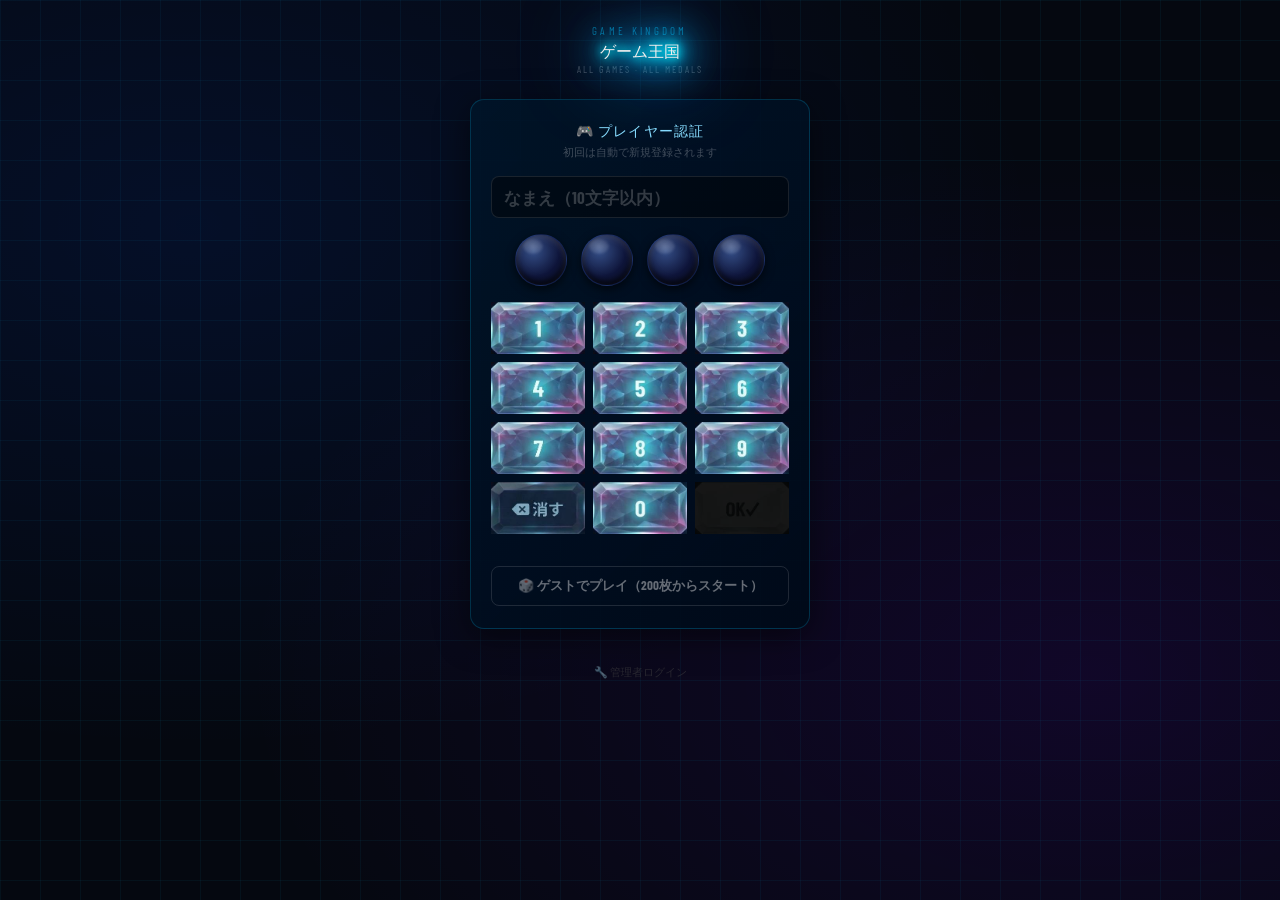
==== index.html @ 250d8903 "Update index.html" ====
<!DOCTYPE html>
<html lang="ja">
<head>
<meta charset="UTF-8">
<meta name="viewport" content="width=device-width,initial-scale=1,maximum-scale=1,user-scalable=no">
<title>ゲーム王国</title>
<link href="https://fonts.googleapis.com/css2?family=Russo+One&family=Barlow+Condensed:wght@700;900&family=Noto+Sans+JP:wght@400;700;900&family=Press+Start+2P&display=swap" rel="stylesheet">
<style>
*{box-sizing:border-box;margin:0;padding:0}
body{background:#050810;color:#eee;font-family:'Barlow Condensed',sans-serif;min-height:100vh;display:flex;flex-direction:column;align-items:center;min-height:100dvh;background-image:linear-gradient(rgba(0,200,255,.03) 1px,transparent 1px),linear-gradient(90deg,rgba(0,200,255,.03) 1px,transparent 1px),radial-gradient(ellipse at 20% 30%,rgba(0,100,255,.05) 0,transparent 60%),radial-gradient(ellipse at 80% 70%,rgba(120,0,255,.05) 0,transparent 60%);background-size:40px 40px,40px 40px,100% 100%,100% 100%}

/* ===== ログイン ===== */
#login{width:100%;max-width:380px;padding:24px 20px;display:flex;flex-direction:column;align-items:center}
.logo-en{font-size:11px;letter-spacing:.3em;color:rgba(0,200,255,.5);margin-bottom:4px}
.logo-jp{filter:drop-shadow(0 0 8px rgba(0,200,255,1)) drop-shadow(0 0 24px rgba(0,180,255,.9)) drop-shadow(0 0 48px rgba(0,150,255,.6));text-shadow:0 0 10px rgba(0,240,255,1),0 0 30px rgba(0,200,255,.9),0 0 60px rgba(0,150,255,.6),0 0 100px rgba(0,100,255,.3)}
.logo-sub{font-size:10px;color:rgba(255,255,255,.25);letter-spacing:.2em;margin-bottom:24px}
.box{width:100%;background:linear-gradient(135deg,rgba(0,20,40,.9),rgba(0,10,25,.95));border:1px solid rgba(0,200,255,.2);border-radius:14px;padding:22px 20px;box-shadow:0 8px 32px rgba(0,0,0,.5)}
.box-title{font-size:14px;color:#88ddff;letter-spacing:.08em;text-align:center;margin-bottom:4px}
.box-hint{font-size:11px;color:rgba(255,255,255,.25);text-align:center;margin-bottom:16px}
.nf{width:100%;background:rgba(0,0,0,.4);border:1px solid rgba(255,255,255,.1);border-radius:8px;padding:10px 12px;font-size:17px;font-weight:700;color:#fff;outline:none;margin-bottom:16px;font-family:'Barlow Condensed',sans-serif}
.nf::placeholder{color:rgba(255,255,255,.2)}
.nf:focus{border-color:rgba(0,200,255,.4)}
.dots{display:flex;justify-content:center;gap:14px;margin-bottom:16px}.dot{width:52px;height:52px;border-radius:50%;background:radial-gradient(circle at 35% 35%,rgba(40,60,110,.95),rgba(8,12,30,.98));border:1.5px solid rgba(60,100,180,.3);box-shadow:inset 0 2px 5px rgba(255,255,255,.12),inset 0 -2px 5px rgba(0,0,0,.7),0 2px 10px rgba(0,0,0,.6),0 0 0 1px rgba(0,80,180,.08);display:flex;align-items:center;justify-content:center;font-size:20px;font-weight:900;color:transparent;transition:all .25s ease;position:relative;overflow:hidden}.dot::before{content:'';position:absolute;top:8%;left:15%;width:38%;height:28%;background:linear-gradient(135deg,rgba(255,255,255,.2),rgba(255,255,255,.03));border-radius:50%;filter:blur(1.5px)}.dot.on{background:radial-gradient(circle at 35% 35%,rgba(0,160,255,.65),rgba(0,60,180,.92));border-color:rgba(0,210,255,.85);box-shadow:inset 0 2px 8px rgba(0,220,255,.35),inset 0 -2px 5px rgba(0,0,0,.3),0 0 18px rgba(0,200,255,.95),0 0 36px rgba(0,150,255,.65),0 0 54px rgba(0,100,255,.35),0 0 0 1.5px rgba(0,200,255,.55)}
.pb:active{transform:scale(.94)}
.pb.del{font-size:14px;color:rgba(255,255,255,.5)}
@keyframes okGlow{0%,100%{box-shadow:0 0 20px rgba(0,220,255,1),0 0 40px rgba(0,180,255,.85),0 0 80px rgba(0,150,255,.5);filter:brightness(1.25)}50%{box-shadow:0 0 30px rgba(0,240,255,1),0 0 60px rgba(0,200,255,1),0 0 100px rgba(0,150,255,.7),0 0 140px rgba(0,100,255,.35);filter:brightness(1.65) drop-shadow(0 0 18px rgba(0,230,255,.9))}}.pb.ok{background:linear-gradient(135deg,#0088cc,#0055aa);font-size:16px;box-shadow:0 3px 0 #003366;transition:opacity .2s}.pb.ok[disabled]{opacity:.4;pointer-events:none;filter:grayscale(.4);animation:none !important}.pb.ok:not([disabled]){animation:okGlow .9s ease infinite;background:linear-gradient(135deg,#00ccff,#0055ee)}
.pb.ok:active{transform:translateY(2px);box-shadow:0 1px 0 #003366}
.pb.ok:disabled{background:rgba(40,50,70,.6);color:rgba(255,255,255,.25);box-shadow:none;cursor:not-allowed}
.lmsg{text-align:center;font-size:12px;font-weight:700;min-height:20px;color:#aaa}
.lmsg.err{color:#ff6666}.lmsg.ok{color:#44ff88}
.gbtn{width:100%;padding:10px;margin-top:12px;border:1px solid rgba(255,255,255,.12);border-radius:8px;background:transparent;cursor:pointer;font-size:13px;font-weight:700;color:rgba(255,255,255,.4);font-family:'Barlow Condensed',sans-serif}
.gbtn:hover{color:rgba(255,255,255,.7);border-color:rgba(255,255,255,.3)}

/* ===== ロビー ===== */
#lobby{display:none;width:100%;max-width:420px;flex-direction:column}

/* ヘッダー */
.hdr{padding:12px 16px;background:rgba(0,0,0,.5);border-bottom:1px solid rgba(0,200,255,.12);display:flex;align-items:center;gap:12px}
.avatar{width:40px;height:40px;border-radius:50%;background:linear-gradient(135deg,#0088cc,#005588);border:2px solid rgba(0,200,255,.4);display:flex;align-items:center;justify-content:center;font-size:18px;font-weight:900;color:#fff;flex-shrink:0;text-transform:uppercase}
.hdr-info{flex:1}
.hdr-name{font-size:15px;font-weight:700;color:#fff}
.hdr-medals{font-family:'Press Start 2P',monospace;font-size:12px;color:#ffcc00}
.lout{background:none;border:1px solid rgba(255,255,255,.15);border-radius:5px;color:rgba(255,255,255,.4);font-size:10px;font-family:'Barlow Condensed',sans-serif;font-weight:700;padding:4px 10px;cursor:pointer;flex-shrink:0}

/* デイリーボーナス */
.bonus-bar{margin:12px 16px 0;background:linear-gradient(135deg,rgba(255,180,0,.12),rgba(255,120,0,.08));border:1px solid rgba(255,180,0,.3);border-radius:10px;padding:10px 14px;display:flex;align-items:center;gap:10px;cursor:pointer;transition:.2s}
.bonus-bar:hover{border-color:rgba(255,180,0,.6);background:linear-gradient(135deg,rgba(255,180,0,.2),rgba(255,120,0,.12))}
.bonus-bar.got{cursor:default;opacity:.5}
.bonus-icon{font-size:24px;flex-shrink:0}
.bonus-info{flex:1}
.bonus-title{font-size:14px;font-weight:700;color:#ffcc44;letter-spacing:.05em}
.bonus-sub{font-size:11px;color:rgba(255,200,100,.6)}
.bonus-badge{background:linear-gradient(135deg,#ff8800,#cc5500);color:#fff;font-size:11px;font-weight:700;padding:4px 10px;border-radius:6px;white-space:nowrap;flex-shrink:0}
.bonus-badge.done{background:rgba(255,255,255,.1);color:rgba(255,255,255,.3)}

/* ゲームリスト */
.lobby-body{padding:12px 16px 16px}
.glbl{font-size:10px;color:rgba(255,255,255,.25);letter-spacing:.3em;text-align:center;margin-bottom:10px}
.card{display:block;text-decoration:none;background:linear-gradient(135deg,rgba(0,20,40,.9),rgba(0,10,25,.95));border:1px solid rgba(255,255,255,.08);border-radius:14px;overflow:hidden;margin-bottom:12px;position:relative;transition:all .2s}
.card:hover{border-color:rgba(0,200,255,.3);transform:translateY(-2px);box-shadow:0 8px 24px rgba(0,0,0,.4)}
.card:active{transform:none}.icon-edit-btn{position:absolute;top:6px;right:6px;z-index:10;background:rgba(0,0,0,.7);border:1px solid rgba(255,255,255,.3);color:#fff;border-radius:6px;padding:4px 8px;font-size:11px;cursor:pointer;opacity:0;transition:.2s;-webkit-tap-highlight-color:transparent}.card:hover .icon-edit-btn,.card:active .icon-edit-btn{opacity:1}
.banner{height:140px;display:flex;align-items:center;justify-content:center;font-size:64px;letter-spacing:4px;position:relative;overflow:hidden}.banner img.custom-icon{width:100%;height:100%;object-fit:cover;position:absolute;inset:0}.banner .emoji-wrap{position:relative;z-index:1}
.banner.sl{background:linear-gradient(135deg,#003355,#001a33);border-bottom:2px solid #0099bb}
.banner.jk{background:linear-gradient(135deg,#1a0033,#0d001a);border-bottom:2px solid #8800cc}
.banner.pk{background:linear-gradient(135deg,#001a00,#000d00);border-bottom:2px solid #00aa44}
.cinfo{padding:12px 14px}
.cname{font-family:'Russo One',sans-serif;font-size:16px;color:#fff;margin-bottom:3px}
.cname small{font-family:'Noto Sans JP',sans-serif;font-size:11px;color:rgba(255,255,255,.4);font-weight:400;margin-left:8px}
.cdesc{font-size:12px;color:rgba(255,255,255,.35)}
.badge{position:absolute;top:10px;right:10px;padding:3px 8px;border-radius:4px;font-size:10px;font-weight:700}
.bnew{background:rgba(255,80,80,.8);color:#fff}
.bhot{background:rgba(255,150,0,.8);color:#fff}
.foot{padding:12px;text-align:center;font-size:10px;color:rgba(255,255,255,.12)}

/* トースト */
.toast{position:fixed;bottom:60px;left:50%;transform:translateX(-50%);background:rgba(0,0,0,.9);border:1px solid rgba(255,255,255,.15);border-radius:8px;padding:8px 16px;font-size:13px;font-weight:700;color:#fff;pointer-events:none;z-index:999;opacity:0;transition:opacity .3s;white-space:nowrap}
.toast.show{opacity:1}

.ranking-section{padding:0 12px 16px;display:flex;flex-direction:column;gap:12px}
.rank-section-title{font-family:'Oswald',sans-serif;font-size:18px;font-weight:700;color:#FFD700;text-align:center;padding:10px 0;border-bottom:1px solid rgba(255,215,0,.3);margin-bottom:4px}
.rank-block{background:rgba(0,0,0,.35);border:1px solid rgba(0,200,60,.25);border-radius:12px;padding:12px}
.rank-block-title{font-family:'Oswald',sans-serif;font-size:15px;font-weight:700;color:#00FF41;margin-bottom:8px;padding-bottom:6px;border-bottom:1px solid rgba(0,200,60,.2)}
.rank-list{display:flex;flex-direction:column;gap:4px;font-size:14px}
.rank-row{display:flex;align-items:center;gap:8px;padding:5px 4px;border-bottom:1px solid rgba(255,255,255,.05)}
.rank-row:last-child{border:none}
.rank-pos{font-family:'Oswald',sans-serif;font-size:16px;font-weight:700;color:#FFD700;min-width:24px}
.rank-name{flex:1;color:#ccc}
.rank-score{font-family:'Oswald',sans-serif;font-size:16px;font-weight:700;color:#00FF41}
.pb-ok[disabled]{opacity:.45 !important;pointer-events:none !important;filter:none !important;animation:none !important}
.pb-ok[disabled]{opacity:.45 !important;pointer-events:none !important;filter:none !important;animation:none !important}

/* ===== UI UPGRADE v6 ===== */
.pb{height:52px !important;width:100% !important}
body{background-image:linear-gradient(rgba(0,200,255,.05) 1px,transparent 1px),linear-gradient(90deg,rgba(0,200,255,.05) 1px,transparent 1px),radial-gradient(ellipse at 15% 25%,rgba(0,80,255,.10) 0,transparent 55%),radial-gradient(ellipse at 85% 75%,rgba(120,0,255,.10) 0,transparent 55%) !important;background-size:40px 40px,40px 40px,100% 100%,100% 100% !important;background-color:#050810 !important}
.dot{width:52px !important;height:52px !important;border-radius:50% !important;position:relative !important;overflow:hidden !important;background:radial-gradient(circle at 35% 32%,rgba(70,100,170,.75) 0%,rgba(15,22,60,.96) 55%,rgba(4,6,18,1) 100%) !important;border:1.5px solid rgba(50,90,190,.22) !important;box-shadow:inset 0 3px 6px rgba(255,255,255,.13),inset 0 -3px 6px rgba(0,0,0,.78),0 3px 10px rgba(0,0,0,.65) !important;transition:all .3s ease !important;display:flex !important;align-items:center !important;justify-content:center !important}
.dot::before{content:"" !important;position:absolute !important;top:7% !important;left:13% !important;width:40% !important;height:30% !important;background:radial-gradient(ellipse,rgba(255,255,255,.26) 0%,rgba(255,255,255,.02) 100%) !important;border-radius:50% !important;filter:blur(1px) !important;pointer-events:none !important}
@keyframes dotGlowV6{0%,100%{box-shadow:inset 0 3px 8px rgba(0,240,255,.38),inset 0 -3px 6px rgba(0,0,0,.38),0 0 18px rgba(0,200,255,1),0 0 36px rgba(0,160,255,.80),0 0 54px rgba(0,120,255,.50),0 0 0 2px rgba(0,220,255,.58)}50%{box-shadow:inset 0 3px 10px rgba(0,240,255,.52),inset 0 -3px 6px rgba(0,0,0,.32),0 0 26px rgba(0,220,255,1),0 0 52px rgba(0,180,255,.90),0 0 78px rgba(0,140,255,.60),0 0 0 2.5px rgba(0,240,255,.78)}}
.dot.on{background:radial-gradient(circle at 35% 32%,rgba(0,195,255,.82) 0%,rgba(0,75,215,.92) 50%,rgba(0,25,115,.97) 100%) !important;border-color:rgba(0,215,255,.92) !important;animation:dotGlowV6 .9s ease infinite !important}
.logo-jp{filter:drop-shadow(0 0 6px rgba(0,220,255,1)) drop-shadow(0 0 18px rgba(0,180,255,.95)) drop-shadow(0 0 36px rgba(0,150,255,.75)) !important;text-shadow:0 0 8px rgba(0,255,255,1),0 0 20px rgba(0,220,255,.95),0 0 40px rgba(0,180,255,.8),0 0 70px rgba(0,150,255,.55) !important}
@keyframes okV6{0%,100%{filter:brightness(1.2) drop-shadow(0 0 12px rgba(0,230,255,.9));box-shadow:0 0 20px rgba(0,220,255,1),0 0 40px rgba(0,180,255,.85),0 0 80px rgba(0,150,255,.55)}50%{filter:brightness(1.65) drop-shadow(0 0 22px rgba(0,240,255,1));box-shadow:0 0 30px rgba(0,240,255,1),0 0 60px rgba(0,200,255,1),0 0 100px rgba(0,160,255,.75),0 0 150px rgba(0,120,255,.45)}}
.pb-ok:not([disabled]){animation:okV6 1.1s ease infinite !important}
.pb-ok[disabled]{opacity:.28 !important;pointer-events:none !important;filter:grayscale(.7) brightness(.45) !important;animation:none !important;box-shadow:none !important}

/* FIX WIDTH */
.pb{width:100% !important;min-width:0 !important}
.pad{display:grid !important;grid-template-columns:repeat(3,1fr) !important;gap:8px !important}
</style>
<link rel="stylesheet" href="btn_sprites.css"><link rel="stylesheet" href="btn_sprites.css">
</head>
<body>

<!-- ログイン -->
<div id="login">
  <div class="logo-en">GAME KINGDOM</div>
  <div class="logo-jp">ゲーム王国</div>
  <div class="logo-sub">ALL GAMES · ALL MEDALS</div>
  <div class="box">
    <div class="box-title">🎮 プレイヤー認証</div>
    <div class="box-hint">初回は自動で新規登録されます</div>
    <input class="nf" type="text" id="nf" placeholder="なまえ（10文字以内）" maxlength="10" autocomplete="off">
    <div class="dots">
      <div class="dot" id="d0"></div>
      <div class="dot" id="d1"></div>
      <div class="dot" id="d2"></div>
      <div class="dot" id="d3"></div>
    </div>
    <div class="pad">
      <button class="pb pb-1" onclick="pi('1')"><span>1</span></button>
      <button class="pb pb-2" onclick="pi('2')"><span>2</span></button>
      <button class="pb pb-3" onclick="pi('3')"><span>3</span></button>
      <button class="pb pb-4" onclick="pi('4')"><span>4</span></button>
      <button class="pb pb-5" onclick="pi('5')"><span>5</span></button>
      <button class="pb pb-6" onclick="pi('6')"><span>6</span></button>
      <button class="pb pb-7" onclick="pi('7')"><span>7</span></button>
      <button class="pb pb-8" onclick="pi('8')"><span>8</span></button>
      <button class="pb pb-9" onclick="pi('9')"><span>9</span></button>
      <button class="pb pb-del" onclick="pd()"><svg xmlns="http://www.w3.org/2000/svg" viewBox="0 0 24 24" width="22" height="22"><path fill="rgba(255,255,255,.7)" d="M22 3H7c-.69 0-1.23.35-1.59.88L0 12l5.41 8.11c.36.53.9.89 1.59.89h15c1.1 0 2-.9 2-2V5c0-1.1-.9-2-2-2zm-3.59 12.59L16.17 17l-4.17-4.17-4.17 4.17-1.42-1.41 4.17-4.18-4.17-4.17 1.42-1.41 4.17 4.17 4.17-4.17 1.42 1.41-4.17 4.17 4.17 4.18z"/></svg></button>
      <button class="pb pb-0" onclick="pi('0')"><span>0</span></button>
      <button class="pb pb-ok" id="ok" onclick="doLogin()" disabled>OK✓</button>
    </div>
    <div class="lmsg" id="lmsg"></div>
    <button class="gbtn" onclick="guest()">🎲 ゲストでプレイ（200枚からスタート）</button>
  </div>
</div>

<!-- ロビー -->
<div id="lobby">
  <div class="hdr">
    <div class="avatar" id="avatar">?</div>
    <div class="hdr-info">
      <div class="hdr-name" id="uname">--</div>
      <div class="hdr-medals" id="mc">00000</div>
    </div>
    <button class="lout" onclick="doLogout()">ログアウト</button>
  </div>

  <!-- デイリーボーナス -->
  <div class="bonus-bar" id="bonusBar" onclick="claimBonus()">
    <div class="bonus-icon">🎁</div>
    <div class="bonus-info">
      <div class="bonus-title">デイリーボーナス</div>
      <div class="bonus-sub" id="bonusSub">タップして50枚もらおう！</div>
    </div>
    <div class="bonus-badge" id="bonusBadge">+50枚</div>
  </div>

  <div class="lobby-body">
    <div class="glbl">▶ SELECT GAME ◀</div>

    <a class="card" href="slot.html" onclick="go(event,'slot.html')">
      <div class="banner sl" id="banner-slot"><button class="icon-edit-btn" onclick="editIcon('slot',event)">📷 変更</button><span class="emoji-wrap">🎰🌴🌺</span></div>
      <div class="cinfo">
        <div class="cname">OKI FEVER SLOT <small>沖縄スロット</small></div>
        <div class="cdesc">天国モード・ドキドキモード搭載。6段階設定でハラハラドキドキ！</div>
      </div>
    </a>

    <a class="card" href="janken-fever.html" onclick="go(event,'janken-fever.html')">
      <div class="banner jk" id="banner-jk"><button class="icon-edit-btn" onclick="editIcon('jk',event)">📷 変更</button><span class="emoji-wrap">✊✌🖐</span></div>
      <div class="cinfo">
        <div class="cname">グーチョキパー FEVER <small>じゃんけんゲーム</small></div>
        <div class="cdesc">早出しバトル！連勝でFEVER突入。メダルを増やせ！</div>
      </div>
    </a>

    <a class="card" href="poker_fever.html" onclick="go(event,'poker_fever.html')">
      <div class="banner pk" id="banner-poker"><button class="icon-edit-btn" onclick="editIcon('poker',event)">📷 変更</button><span class="emoji-wrap">🃏♠🃏</span></div>
      <div class="cinfo">
        <div class="cname">ポーカーFEVER <small>7's WILD PLUS</small></div>
        <div class="cdesc">53枚デッキ＋ジョーカーのビデオポーカー。役を揃えてダブルアップ勝負！</div>
      </div>
    </a>

    <a class="card" href="quiz_fever.html" onclick="go(event,'quiz_fever.html')">
      <div class="banner" id="banner-quiz" style="background:linear-gradient(135deg,#1a0840,#3d1380);font-size:2em"><span class="emoji-wrap">🧙❓📚</span></div>
      <div class="cinfo">
        <div class="cname">クイズ魔道学院FEVER <small>早押しクイズ対戦</small></div>
        <div class="cdesc">キーワード検索で問題を無限生成！CPU相手に早押し対決！</div>
      </div>
    </a>
  
  <!-- ランキング -->
  <div class="ranking-section" id="rankingSection">
    <div class="rank-section-title">🏆 ゲーム別ランキング</div>
    <div class="rank-block">
      <div class="rank-block-title">🧙 クイズ FEVER <span style="font-size:11px;color:#aaa">(正解数ハイスコア)</span></div>
      <div class="rank-list" id="rank-quiz">読み込み中...</div>
    </div>
    <div class="rank-block">
      <div class="rank-block-title">🏴 ポーカー FEVER <span style="font-size:11px;color:#aaa">(獲得メダルハイスコア)</span></div>
      <div class="rank-list" id="rank-poker">読み込み中...</div>
    </div>
    <div class="rank-block">
      <div class="rank-block-title">✊ グーチョキパー FEVER <span style="font-size:11px;color:#aaa">(獲得メダルハイスコア)</span></div>
      <div class="rank-list" id="rank-janken">読み込み中...</div>
    </div>
  </div>

  </div>
  <div class="foot">© 2025 百式ゲーム王国 · メダルはゲーム間で共通</div>
</div>

<div class="toast" id="toast"></div>

<script>
var user=null;

function loadRankings(){
var SBU='https://gtzfcoiowdnyjvwikxku.supabase.co',SBK='eyJhbGciOiJIUzI1NiIsInR5cCI6IkpXVCJ9.eyJpc3MiOiJzdXBhYmFzZSIsInJlZiI6Imd0emZjb2lvd2RueWp2d2lreGt1Iiwicm9sZSI6ImFub24iLCJpYXQiOjE3NzQ1ODk3MTksImV4cCI6MjA5MDE2NTcxOX0.aET6tP6-JUyRuwFOrPa-xn0RofVX4o3gRCPBm13Dbvg';
var H={'apikey':SBK,'Authorization':'Bearer '+SBK};
var medals=['🥇','🥈','🥉'];
function best(d,nk,sk){var b={};(d||[]).forEach(function(r){var n=r[nk]||'?',v=r[sk]||0;if(!b[n]||v>b[n])b[n]=v;});return Object.entries(b).map(function(e){return{name:e[0],score:e[1]};}).sort(function(a,b){return b.score-a.score;});}
function noData(id){var el=document.getElementById(id);if(el)el.innerHTML='<div style="color:#888;padding:8px;font-size:13px">まだ記録がありません</div>';}
function render(id,rows,label){var el=document.getElementById(id);if(!el)return;if(!rows||!rows.length){noData(id);return;}el.innerHTML=rows.slice(0,10).map(function(r,i){var b=i<3?medals[i]:'<span style="font-size:13px;color:#aaa">'+(i+1)+'</span>';return '<div class="rank-row"><span class="rank-pos">'+b+'</span><span class="rank-name">'+String(r.name).slice(0,10)+'</span><span class="rank-score">'+r.score.toLocaleString()+label+'</span></div>';}).join('');}
fetch(SBU+'/rest/v1/quiz_fever_scores?select=player_name,correct&limit=500',{headers:H}).then(function(r){return r.json();}).then(function(d){render('rank-quiz',best(d,'player_name','correct'),'問');}).catch(function(){noData('rank-quiz');});
fetch(SBU+'/rest/v1/poker_scores?select=player_name,medal_won&limit=500',{headers:H}).then(function(r){return r.json();}).then(function(d){render('rank-poker',best(d,'player_name','medal_won'),'枚');}).catch(function(){noData('rank-poker');});
fetch(SBU+'/rest/v1/rankings?select=name,score&game=eq.janken&limit=500',{headers:H}).then(function(r){return r.json();}).then(function(d){render('rank-janken',best(d,'name','score'),'枚');}).catch(function(){noData('rank-janken');});
}
function openLobby(){loadRankings();
  document.getElementById('login').style.display='none';
  document.getElementById('lobby').style.display='flex';
  var n=user.name||'GUEST';
  document.getElementById('uname').textContent=n;
  document.getElementById('avatar').textContent=n==='GUEST'?'🎲':n.charAt(0).toUpperCase();
  document.getElementById('mc').textContent='🪙 '+String(user.medals||0).padStart(5,'0');
  checkBonus();
}
function openLogin(){
  document.getElementById('login').style.display='flex';
  document.getElementById('lobby').style.display='none';
}

// PIN
var pin='';
function pi(n){if(pin.length>=4)return;pin+=n;upd();if(pin.length===4)document.getElementById('ok').disabled=false;}
function pd(){pin=pin.slice(0,-1);upd();document.getElementById('ok').disabled=true;}
function upd(){const n=pin.length;for(let i=0;i<4;i++){const d=document.getElementById('d'+i);if(i<n){if(!d.classList.contains('on')){d.classList.add('on');d.style.animation='none';requestAnimationFrame(()=>{requestAnimationFrame(()=>{d.style.animation='dotPop .35s cubic-bezier(.36,2,.6,1) forwards';});});}}else{d.classList.remove('on');d.style.animation='none';}}document.getElementById('ok').disabled=n<4;}

// ゲームへ
function go(e,href){e.preventDefault();save();location.href=href;}

// ページ戻り時
window.addEventListener('pageshow',function(){
  try{
    var s=JSON.parse(localStorage.getItem('hkg_user')||'null');
    if(s&&user&&s.name===user.name){
      user=s;
      document.getElementById('mc').textContent='🪙 '+String(user.medals||0).padStart(5,'0');
    }
  }catch(e){}
});

// ===== デイリーボーナス =====
function checkBonus(){
  var today=new Date().toDateString();
  var lastBonus=localStorage.getItem('hkg_daily_bonus');
  var bar=document.getElementById('bonusBar');
  var badge=document.getElementById('bonusBadge');
  var sub=document.getElementById('bonusSub');
  if(lastBonus===today){
    bar.classList.add('got');
    badge.classList.add('done');
    badge.textContent='受取済';
    sub.textContent='また明日来てね！';
  }else{
    bar.classList.remove('got');
    badge.classList.remove('done');
    badge.textContent='+50枚';
    sub.textContent='タップして50枚もらおう！';
  }
}

function claimBonus(){
  var today=new Date().toDateString();
  var lastBonus=localStorage.getItem('hkg_daily_bonus');
  if(lastBonus===today){toast('今日はもう受け取り済みです！');return;}
  user.medals=(user.medals||0)+50;
  save();
  localStorage.setItem('hkg_daily_bonus',today);
  document.getElementById('mc').textContent='🪙 '+String(user.medals).padStart(5,'0');
  checkBonus();
  toast('🎁 デイリーボーナス +50枚！');
}

// ===== DB =====
function getDB(){try{return JSON.parse(localStorage.getItem('hkg_db')||'{}');}catch(e){return {};}}
function saveDB(db){try{localStorage.setItem('hkg_db',JSON.stringify(db));}catch(e){}}
function save(){
  try{localStorage.setItem('hkg_user',JSON.stringify(user));}catch(e){}
  if(user&&user.name&&user.name!=='GUEST'){
    var db=getDB();if(db[user.name])db[user.name].medals=user.medals;saveDB(db);
  }
}
function msg(t,c){var e=document.getElementById('lmsg');e.textContent=t;e.className='lmsg'+(c?' '+c:'');}
var _tt;
function toast(m){clearTimeout(_tt);var t=document.getElementById('toast');t.textContent=m;t.classList.add('show');_tt=setTimeout(function(){t.classList.remove('show');},2500);}

// ══ アイコンカスタマイズ ══
const ICON_KEYS = {slot:'lobby_icon_slot',jk:'lobby_icon_jk',poker:'lobby_icon_poker',quiz:'lobby_icon_quiz'};
function loadCustomIcons() {
  Object.entries(ICON_KEYS).forEach(([id, key]) => {
    const img = localStorage.getItem(key);
    if(img) applyIcon(id, img);
  });
}
function applyIcon(id, dataUrl) {
  const banner = document.getElementById('banner-'+id);
  if(!banner) return;
  let imgEl = banner.querySelector('img.custom-icon');
  if(!imgEl) { imgEl = document.createElement('img'); imgEl.className='custom-icon'; banner.prepend(imgEl); }
  imgEl.src = dataUrl;
}
function editIcon(id, e) {
  e.preventDefault(); e.stopPropagation();
  const inp = document.createElement('input');
  inp.type = 'file'; inp.accept = 'image/*';
  inp.onchange = ev => {
    const file = ev.target.files[0]; if(!file) return;
    const reader = new FileReader();
    reader.onload = re => {
      const dataUrl = re.result;
      localStorage.setItem(ICON_KEYS[id], dataUrl);
      applyIcon(id, dataUrl);
    };
    reader.readAsDataURL(file);
  };
  inp.click();
}
function resetIcon(id) {
  localStorage.removeItem(ICON_KEYS[id]);
  const banner = document.getElementById('banner-'+id);
  if(!banner) return;
  const imgEl = banner.querySelector('img.custom-icon');
  if(imgEl) imgEl.remove();
}
// 長押しでリセット
document.addEventListener('DOMContentLoaded', () => {
  loadCustomIcons();
  Object.keys(ICON_KEYS).forEach(id => {
    const banner = document.getElementById('banner-'+id);
    if(!banner) return;
    let pressTimer;
    banner.addEventListener('touchstart', () => { pressTimer = setTimeout(() => { if(confirm(id+'のアイコンをリセットしますか？')) resetIcon(id); }, 800); });
    banner.addEventListener('touchend', () => clearTimeout(pressTimer));
  });
});

async function doLogin(){
  const name=document.getElementById('nf').value.trim();
  if(!name){msg('なまえを入力してください','err');return;}
  if(pin.length<4){msg('4桁のPINを入力してください','err');return;}
  msg('認証中...','');

  // Supabaseからname+pinで検索
  try{
    const res=await fetch(`${SB}/rest/v1/game_users?name=eq.${encodeURIComponent(name)}&pin=eq.${pin}`,{headers:SH});
    const data=await res.json();
    if(data&&data.length>0){
      // 既存ユーザー
      user={id:data[0].id,name:data[0].name,medals:data[0].medals,pin};
      msg('ログイン成功！','ok');
      save();
      setTimeout(openLobby,500);
    }else{
      // 新規 or PIN違い → nameだけで検索
      const res2=await fetch(`${SB}/rest/v1/game_users?name=eq.${encodeURIComponent(name)}`,{headers:SH});
      const data2=await res2.json();
      if(data2&&data2.length>0){
        msg('PINが違います','err');
      }else{
        // 新規登録
        await createUser(name,pin);
      }
    }
  }catch(e){
    // Supabase失敗 → ローカルのみで動作
    user={id:null,name,medals:200,pin};
    save();
    setTimeout(openLobby,300);
  }
}

async function doLogout(){
  // Supabaseにメダルを保存してからログアウト
  const u=JSON.parse(localStorage.getItem('hkg_user')||'{}');
  if(u.name&&u.name!=='GUEST'&&u.medals!==undefined){
    const SBU='https://gtzfcoiowdnyjvwikxku.supabase.co';
    const SBK=document.querySelector('script').textContent.match(/SBK='([^']+)'/)?.[1]||'';
    if(SBK){
      const headers={'apikey':SBK,'Authorization':'Bearer '+SBK,'Content-Type':'application/json'};
      try{
        if(u.id){
          await fetch(SBU+'/rest/v1/game_users?id=eq.'+u.id,{method:'PATCH',headers,body:JSON.stringify({medals:u.medals})});
        } else {
          const rows=await fetch(SBU+'/rest/v1/game_users?name=eq.'+encodeURIComponent(u.name),{headers}).then(r=>r.json());
          if(rows&&rows[0]) await fetch(SBU+'/rest/v1/game_users?id=eq.'+rows[0].id,{method:'PATCH',headers,body:JSON.stringify({medals:u.medals})});
        }
      }catch(e){}
    }
  }
  localStorage.removeItem('hkg_user');
  openLogin();
}

</script>
<footer style="text-align:center;padding:12px;font-size:11px"><a href="admin.html" style="color:#444;text-decoration:none;opacity:0.5">🔧 管理者ログイン</a></footer>
</body>
</html>
---- btn_sprites.css ----
/* Crystal Button Sprites - 百式ゲーム王国 */
.pb:hover{filter:brightness(1.4) drop-shadow(0 0 12px rgba(100,220,255,.9)) drop-shadow(0 0 24px rgba(80,180,255,.6));transition:filter .2s}
.pb{background-size:100% 100% !important;background-repeat:no-repeat;border:none !important;box-shadow:none !important;background-color:transparent !important;transition:filter .12s,transform .12s;color:transparent !important}
.pb:active{transform:scale(.86) !important;filter:brightness(2.4) drop-shadow(0 0 18px rgba(100,220,255,1)) drop-shadow(0 0 36px rgba(80,180,255,1)) drop-shadow(0 0 54px rgba(60,140,255,.9)) !important;transition:filter .04s,transform .04s}
.pb span,.pb svg{display:none !important}
.pb.ok span,.pb.del span{display:none}
.pb-1{background-image:url("[data-uri]")}
.pb-2{background-image:url("[data-uri]")}
.pb-3{background-image:url("[data-uri]")}
.pb-4{background-image:url("[data-uri]")}
.pb-5{background-image:url("[data-uri]")}
.pb-6{background-image:url("[data-uri]")}
.pb-7{background-image:url("[data-uri]")}
.pb-8{background-image:url("[data-uri]")}
.pb-9{background-image:url("[data-uri]")}
.pb-del{background-image:url("[data-uri]")}
.pb-0{background-image:url("[data-uri]")}
.pb-ok{background-image:url("[data-uri]")}
.pb-ok_dim{background-image:url("[data-uri]")}
.pb-ok:not([disabled]){animation:okGlow .9s ease infinite;color:transparent !important}
.pb-ok[disabled]{background-image:url("[data-uri]");animation:none !important;opacity:1 !important;pointer-events:none;color:transparent !important}
---- btn_sprites.css ----
/* Crystal Button Sprites - 百式ゲーム王国 */
.pb:hover{filter:brightness(1.4) drop-shadow(0 0 12px rgba(100,220,255,.9)) drop-shadow(0 0 24px rgba(80,180,255,.6));transition:filter .2s}
.pb{background-size:100% 100% !important;background-repeat:no-repeat;border:none !important;box-shadow:none !important;background-color:transparent !important;transition:filter .12s,transform .12s;color:transparent !important}
.pb:active{transform:scale(.86) !important;filter:brightness(2.4) drop-shadow(0 0 18px rgba(100,220,255,1)) drop-shadow(0 0 36px rgba(80,180,255,1)) drop-shadow(0 0 54px rgba(60,140,255,.9)) !important;transition:filter .04s,transform .04s}
.pb span,.pb svg{display:none !important}
.pb.ok span,.pb.del span{display:none}
.pb-1{background-image:url("[data-uri]")}
.pb-2{background-image:url("[data-uri]")}
.pb-3{background-image:url("[data-uri]")}
.pb-4{background-image:url("[data-uri]")}
.pb-5{background-image:url("[data-uri]")}
.pb-6{background-image:url("[data-uri]")}
.pb-7{background-image:url("[data-uri]")}
.pb-8{background-image:url("[data-uri]")}
.pb-9{background-image:url("[data-uri]")}
.pb-del{background-image:url("[data-uri]")}
.pb-0{background-image:url("[data-uri]")}
.pb-ok{background-image:url("[data-uri]")}
.pb-ok_dim{background-image:url("[data-uri]")}
.pb-ok:not([disabled]){animation:okGlow .9s ease infinite;color:transparent !important}
.pb-ok[disabled]{background-image:url("[data-uri]");animation:none !important;opacity:1 !important;pointer-events:none;color:transparent !important}
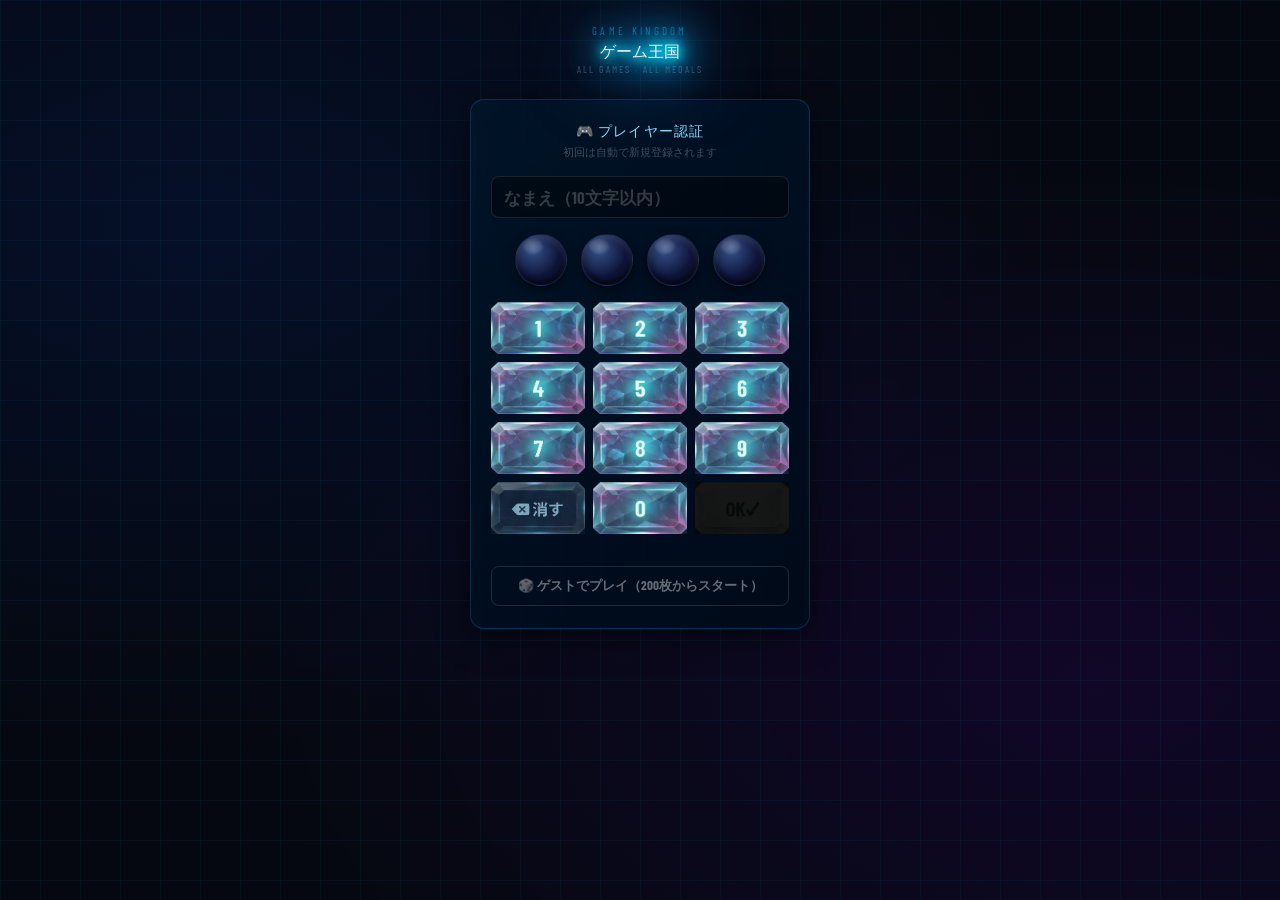
==== commit 458be32a: "Update index.html" ====
--- a/index.html
+++ b/index.html
@@ -108,8 +108,6 @@
 <link rel="stylesheet" href="btn_sprites.css"><link rel="stylesheet" href="btn_sprites.css">
 </head>
 <body>
-
-<!-- ログイン -->
 <div id="login">
   <div class="logo-en">GAME KINGDOM</div>
   <div class="logo-jp">ゲーム王国</div>
@@ -144,107 +142,14 @@
 </div>
 
 <!-- ロビー -->
-<div id="lobby">
-  <div class="hdr">
-    <div class="avatar" id="avatar">?</div>
-    <div class="hdr-info">
-      <div class="hdr-name" id="uname">--</div>
-      <div class="hdr-medals" id="mc">00000</div>
-    </div>
-    <button class="lout" onclick="doLogout()">ログアウト</button>
-  </div>
-
-  <!-- デイリーボーナス -->
-  <div class="bonus-bar" id="bonusBar" onclick="claimBonus()">
-    <div class="bonus-icon">🎁</div>
-    <div class="bonus-info">
-      <div class="bonus-title">デイリーボーナス</div>
-      <div class="bonus-sub" id="bonusSub">タップして50枚もらおう！</div>
-    </div>
-    <div class="bonus-badge" id="bonusBadge">+50枚</div>
-  </div>
-
-  <div class="lobby-body">
-    <div class="glbl">▶ SELECT GAME ◀</div>
-
-    <a class="card" href="slot.html" onclick="go(event,'slot.html')">
-      <div class="banner sl" id="banner-slot"><button class="icon-edit-btn" onclick="editIcon('slot',event)">📷 変更</button><span class="emoji-wrap">🎰🌴🌺</span></div>
-      <div class="cinfo">
-        <div class="cname">OKI FEVER SLOT <small>沖縄スロット</small></div>
-        <div class="cdesc">天国モード・ドキドキモード搭載。6段階設定でハラハラドキドキ！</div>
-      </div>
-    </a>
-
-    <a class="card" href="janken-fever.html" onclick="go(event,'janken-fever.html')">
-      <div class="banner jk" id="banner-jk"><button class="icon-edit-btn" onclick="editIcon('jk',event)">📷 変更</button><span class="emoji-wrap">✊✌🖐</span></div>
-      <div class="cinfo">
-        <div class="cname">グーチョキパー FEVER <small>じゃんけんゲーム</small></div>
-        <div class="cdesc">早出しバトル！連勝でFEVER突入。メダルを増やせ！</div>
-      </div>
-    </a>
-
-    <a class="card" href="poker_fever.html" onclick="go(event,'poker_fever.html')">
-      <div class="banner pk" id="banner-poker"><button class="icon-edit-btn" onclick="editIcon('poker',event)">📷 変更</button><span class="emoji-wrap">🃏♠🃏</span></div>
-      <div class="cinfo">
-        <div class="cname">ポーカーFEVER <small>7's WILD PLUS</small></div>
-        <div class="cdesc">53枚デッキ＋ジョーカーのビデオポーカー。役を揃えてダブルアップ勝負！</div>
-      </div>
-    </a>
-
-    <a class="card" href="quiz_fever.html" onclick="go(event,'quiz_fever.html')">
-      <div class="banner" id="banner-quiz" style="background:linear-gradient(135deg,#1a0840,#3d1380);font-size:2em"><span class="emoji-wrap">🧙❓📚</span></div>
-      <div class="cinfo">
-        <div class="cname">クイズ魔道学院FEVER <small>早押しクイズ対戦</small></div>
-        <div class="cdesc">キーワード検索で問題を無限生成！CPU相手に早押し対決！</div>
-      </div>
-    </a>
-  
-  <!-- ランキング -->
-  <div class="ranking-section" id="rankingSection">
-    <div class="rank-section-title">🏆 ゲーム別ランキング</div>
-    <div class="rank-block">
-      <div class="rank-block-title">🧙 クイズ FEVER <span style="font-size:11px;color:#aaa">(正解数ハイスコア)</span></div>
-      <div class="rank-list" id="rank-quiz">読み込み中...</div>
-    </div>
-    <div class="rank-block">
-      <div class="rank-block-title">🏴 ポーカー FEVER <span style="font-size:11px;color:#aaa">(獲得メダルハイスコア)</span></div>
-      <div class="rank-list" id="rank-poker">読み込み中...</div>
-    </div>
-    <div class="rank-block">
-      <div class="rank-block-title">✊ グーチョキパー FEVER <span style="font-size:11px;color:#aaa">(獲得メダルハイスコア)</span></div>
-      <div class="rank-list" id="rank-janken">読み込み中...</div>
-    </div>
-  </div>
-
-  </div>
-  <div class="foot">© 2025 百式ゲーム王国 · メダルはゲーム間で共通</div>
-</div>
-
-<div class="toast" id="toast"></div>
-
 <script>
 var user=null;
-
-function loadRankings(){
-var SBU='https://gtzfcoiowdnyjvwikxku.supabase.co',SBK='eyJhbGciOiJIUzI1NiIsInR5cCI6IkpXVCJ9.eyJpc3MiOiJzdXBhYmFzZSIsInJlZiI6Imd0emZjb2lvd2RueWp2d2lreGt1Iiwicm9sZSI6ImFub24iLCJpYXQiOjE3NzQ1ODk3MTksImV4cCI6MjA5MDE2NTcxOX0.aET6tP6-JUyRuwFOrPa-xn0RofVX4o3gRCPBm13Dbvg';
-var H={'apikey':SBK,'Authorization':'Bearer '+SBK};
-var medals=['🥇','🥈','🥉'];
-function best(d,nk,sk){var b={};(d||[]).forEach(function(r){var n=r[nk]||'?',v=r[sk]||0;if(!b[n]||v>b[n])b[n]=v;});return Object.entries(b).map(function(e){return{name:e[0],score:e[1]};}).sort(function(a,b){return b.score-a.score;});}
-function noData(id){var el=document.getElementById(id);if(el)el.innerHTML='<div style="color:#888;padding:8px;font-size:13px">まだ記録がありません</div>';}
-function render(id,rows,label){var el=document.getElementById(id);if(!el)return;if(!rows||!rows.length){noData(id);return;}el.innerHTML=rows.slice(0,10).map(function(r,i){var b=i<3?medals[i]:'<span style="font-size:13px;color:#aaa">'+(i+1)+'</span>';return '<div class="rank-row"><span class="rank-pos">'+b+'</span><span class="rank-name">'+String(r.name).slice(0,10)+'</span><span class="rank-score">'+r.score.toLocaleString()+label+'</span></div>';}).join('');}
-fetch(SBU+'/rest/v1/quiz_fever_scores?select=player_name,correct&limit=500',{headers:H}).then(function(r){return r.json();}).then(function(d){render('rank-quiz',best(d,'player_name','correct'),'問');}).catch(function(){noData('rank-quiz');});
-fetch(SBU+'/rest/v1/poker_scores?select=player_name,medal_won&limit=500',{headers:H}).then(function(r){return r.json();}).then(function(d){render('rank-poker',best(d,'player_name','medal_won'),'枚');}).catch(function(){noData('rank-poker');});
-fetch(SBU+'/rest/v1/rankings?select=name,score&game=eq.janken&limit=500',{headers:H}).then(function(r){return r.json();}).then(function(d){render('rank-janken',best(d,'name','score'),'枚');}).catch(function(){noData('rank-janken');});
-}
-function openLobby(){loadRankings();
-  document.getElementById('login').style.display='none';
-  document.getElementById('lobby').style.display='flex';
-  var n=user.name||'GUEST';
-  document.getElementById('uname').textContent=n;
-  document.getElementById('avatar').textContent=n==='GUEST'?'🎲':n.charAt(0).toUpperCase();
-  document.getElementById('mc').textContent='🪙 '+String(user.medals||0).padStart(5,'0');
-  checkBonus();
-}
+// PINログイン機能
+
+var user=null;
+
+
+function openLobby(){location.replace("lobby.html");}
 function openLogin(){
   document.getElementById('login').style.display='flex';
   document.getElementById('lobby').style.display='none';
@@ -380,7 +285,7 @@
       user={id:data[0].id,name:data[0].name,medals:data[0].medals,pin};
       msg('ログイン成功！','ok');
       save();
-      setTimeout(openLobby,500);
+      setTimeout(()=>location.replace('lobby.html'),300);
     }else{
       // 新規 or PIN違い → nameだけで検索
       const res2=await fetch(`${SB}/rest/v1/game_users?name=eq.${encodeURIComponent(name)}`,{headers:SH});
@@ -396,7 +301,7 @@
     // Supabase失敗 → ローカルのみで動作
     user={id:null,name,medals:200,pin};
     save();
-    setTimeout(openLobby,300);
+    setTimeout(()=>location.replace('lobby.html'),300);
   }
 }
 
@@ -422,7 +327,9 @@
   openLogin();
 }
 
+
+(function(){try{var s=JSON.parse(localStorage.getItem("hkg_user")||"null");if(s&&s.name){location.replace("lobby.html");}}catch(e){}})();
+
 </script>
-<footer style="text-align:center;padding:12px;font-size:11px"><a href="admin.html" style="color:#444;text-decoration:none;opacity:0.5">🔧 管理者ログイン</a></footer>
 </body>
 </html>
